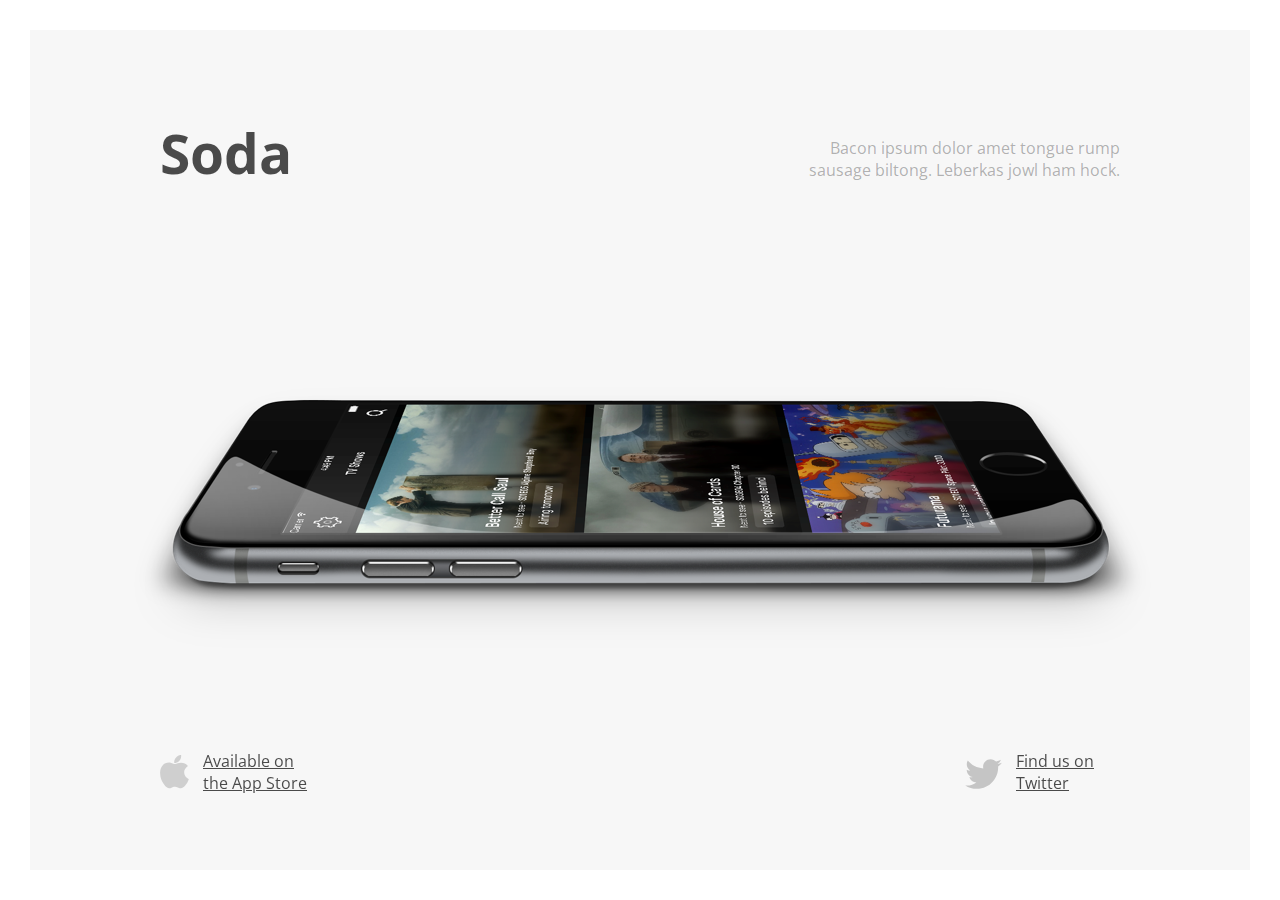
==== index.html @ db6b5ef8 "holi" ====
<!doctype html>
<html lang=en dir="ltr">
  <head>
    <meta http-equiv=Content-Type content="text/html; charset=utf-8" />
    <title>Soda</title>
    <link rel=stylesheet href=styles/style.css type=text/css />
    <link rel=stylesheet href=styles/960_12_col.css type=text/css />
    <link href='http://fonts.googleapis.com/css?family=Open+Sans:700,400' rel='stylesheet' type='text/css'>
    <script type="text/javascript">
    if( navigator.userAgent.match(/Android/i)
		 || navigator.userAgent.match(/webOS/i)
		 || navigator.userAgent.match(/iPhone/i)
		 || navigator.userAgent.match(/iPad/i)
		 || navigator.userAgent.match(/iPod/i)
		 || navigator.userAgent.match(/BlackBerry/i)
		 || navigator.userAgent.match(/Windows Phone/i)
		 ){
    	
    	window.location.replace("https://itunes.apple.com/us/app/soda-for-tv-shows/id972441523")
    }
    </script>
  </head>
  <body>
	  
	   
  <div class="bg"></div>	
  
	<div class="container_12">
		
		<h1 class="title">Soda</h1>
		
		<h3 class="description">Bacon ipsum dolor amet tongue rump sausage biltong. Leberkas jowl ham hock.</h3>
		
		<div class="iphone"></div>
		
	
	<div id="footer">
		
			<div class="left" style="float:left;">
			<a href="LINK HERERERERERE">	
				<img src="img/apple.svg" class="apple">
				<p class = "foText">Available on the App Store</p>
			</div>
			</a>
			
			<a href="https://twitter.com/getsoda" alt ="@getsoda">
			<div class="right" style="float:right;">
				<img src="img/twitter.svg" class="apple">
				<p class = "foText">Find us on Twitter</p>
			</div>
			</a>
			
	</div>
	</body>
</html>

<!-- <a href="https://mixpanel.com/f/partner"><img src="//cdn.mxpnl.com/site_media/images/partner/badge_blue.png" alt="Mobile Analytics" /></a> -->
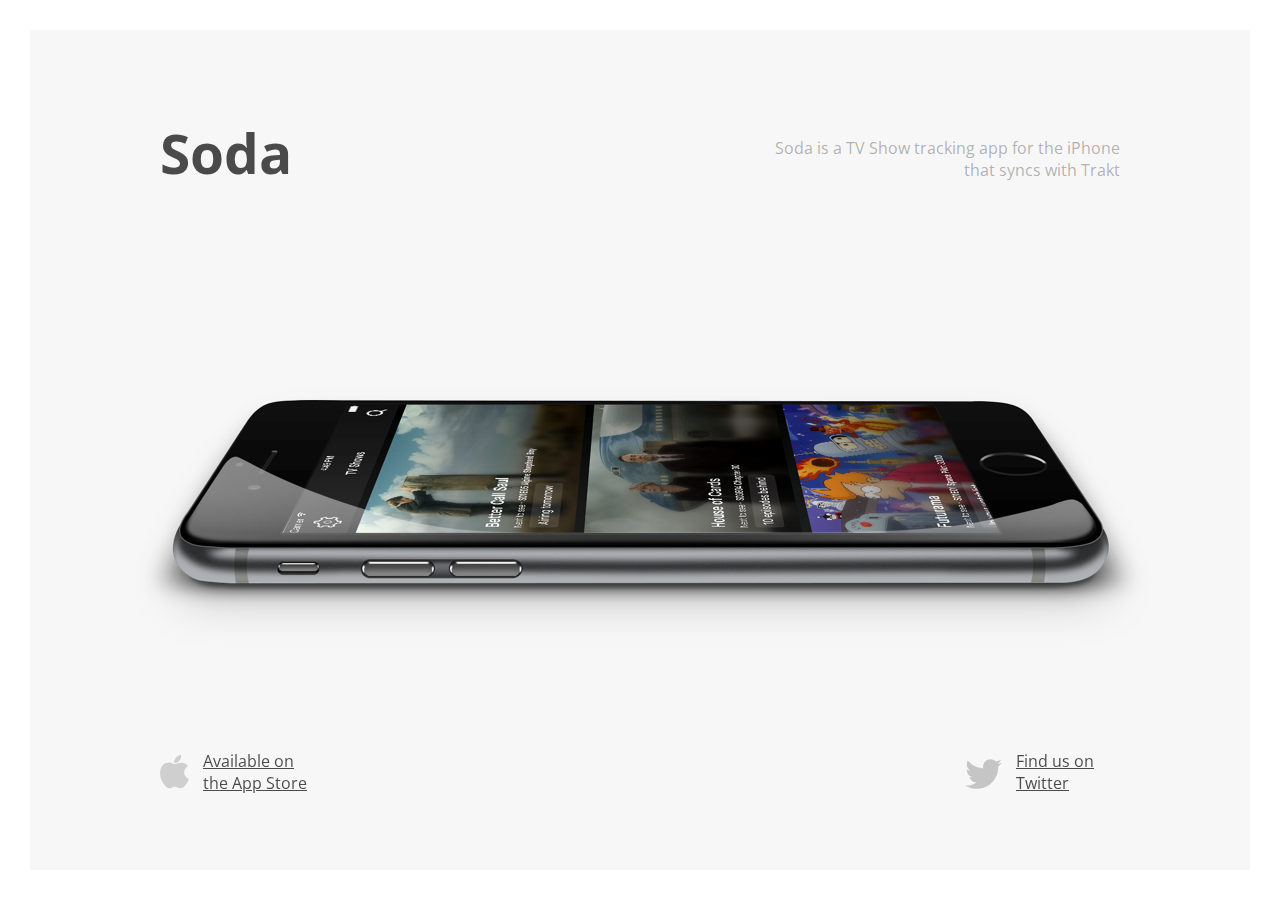
==== commit be5f7009: "wow" ====
--- a/index.html
+++ b/index.html
@@ -7,15 +7,13 @@
     <link rel=stylesheet href=styles/960_12_col.css type=text/css />
     <link href='http://fonts.googleapis.com/css?family=Open+Sans:700,400' rel='stylesheet' type='text/css'>
     <script type="text/javascript">
-    if( navigator.userAgent.match(/Android/i)
-		 || navigator.userAgent.match(/webOS/i)
-		 || navigator.userAgent.match(/iPhone/i)
+    if (		 || navigator.userAgent.match(/iPhone/i)
 		 || navigator.userAgent.match(/iPad/i)
 		 || navigator.userAgent.match(/iPod/i)
 		 || navigator.userAgent.match(/BlackBerry/i)
 		 || navigator.userAgent.match(/Windows Phone/i)
 		 ){
-    	
+
     	window.location.replace("https://itunes.apple.com/us/app/soda-for-tv-shows/id972441523")
     }
     </script>
@@ -29,7 +27,7 @@
 		
 		<h1 class="title">Soda</h1>
 		
-		<h3 class="description">Bacon ipsum dolor amet tongue rump sausage biltong. Leberkas jowl ham hock.</h3>
+		<h3 class="description">Soda is a TV Show tracking app for the iPhone that syncs with <a href="http://trakt.tv">Trakt</a></h3>
 		
 		<div class="iphone"></div>
 		
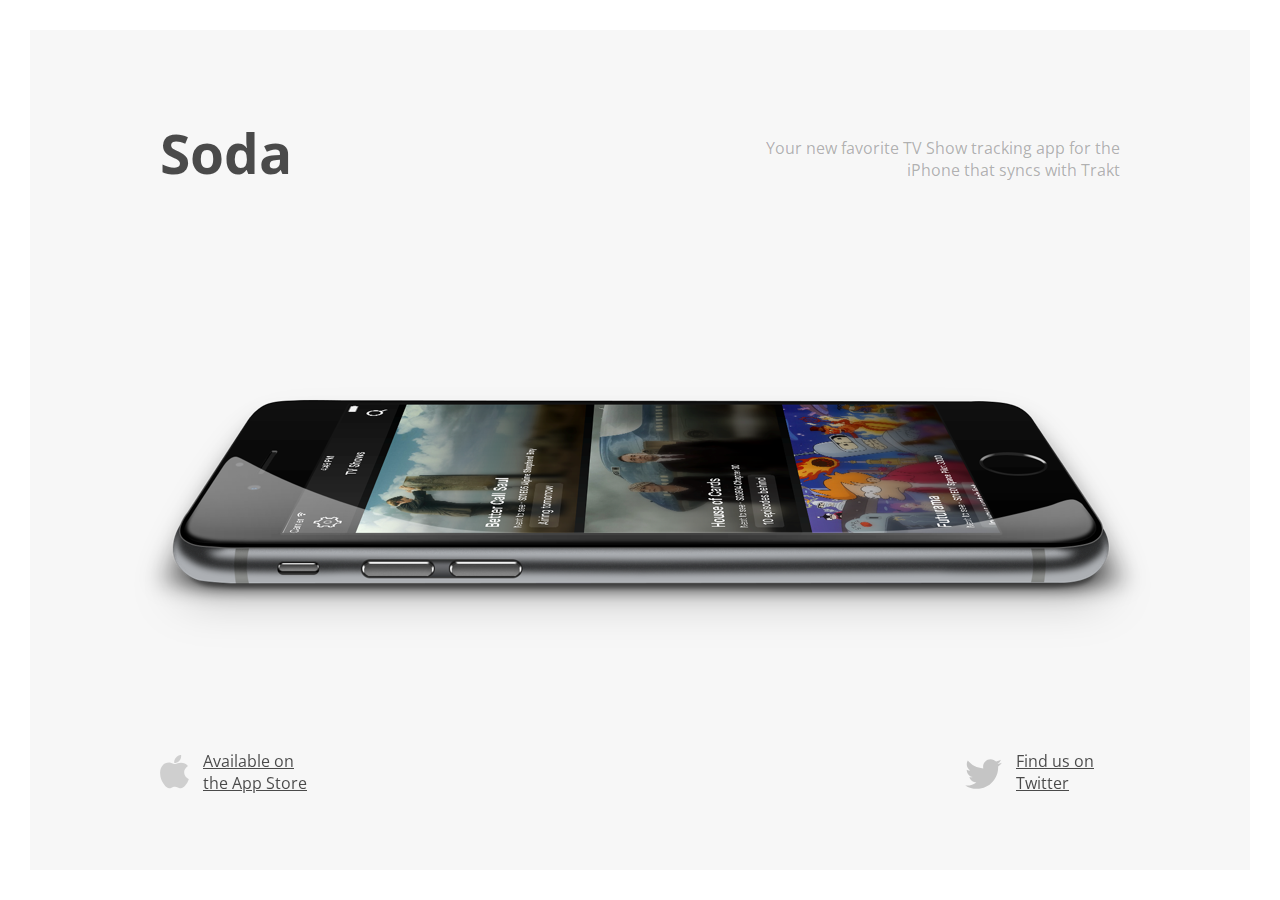
==== commit 7eb9b301: "so much copy" ====
--- a/index.html
+++ b/index.html
@@ -27,7 +27,7 @@
 		
 		<h1 class="title">Soda</h1>
 		
-		<h3 class="description">Soda is a TV Show tracking app for the iPhone that syncs with <a href="http://trakt.tv">Trakt</a></h3>
+		<h3 class="description">Your new favorite TV Show tracking app for the iPhone that syncs with <a href="http://trakt.tv">Trakt</a></h3>
 		
 		<div class="iphone"></div>
 		
@@ -35,13 +35,13 @@
 	<div id="footer">
 		
 			<div class="left" style="float:left;">
-			<a href="LINK HERERERERERE">	
+			<a href="/app">	
 				<img src="img/apple.svg" class="apple">
 				<p class = "foText">Available on the App Store</p>
 			</div>
 			</a>
 			
-			<a href="https://twitter.com/getsoda" alt ="@getsoda">
+			<a href="https://twitter.com/getsoda" alt="@getsoda">
 			<div class="right" style="float:right;">
 				<img src="img/twitter.svg" class="apple">
 				<p class = "foText">Find us on Twitter</p>
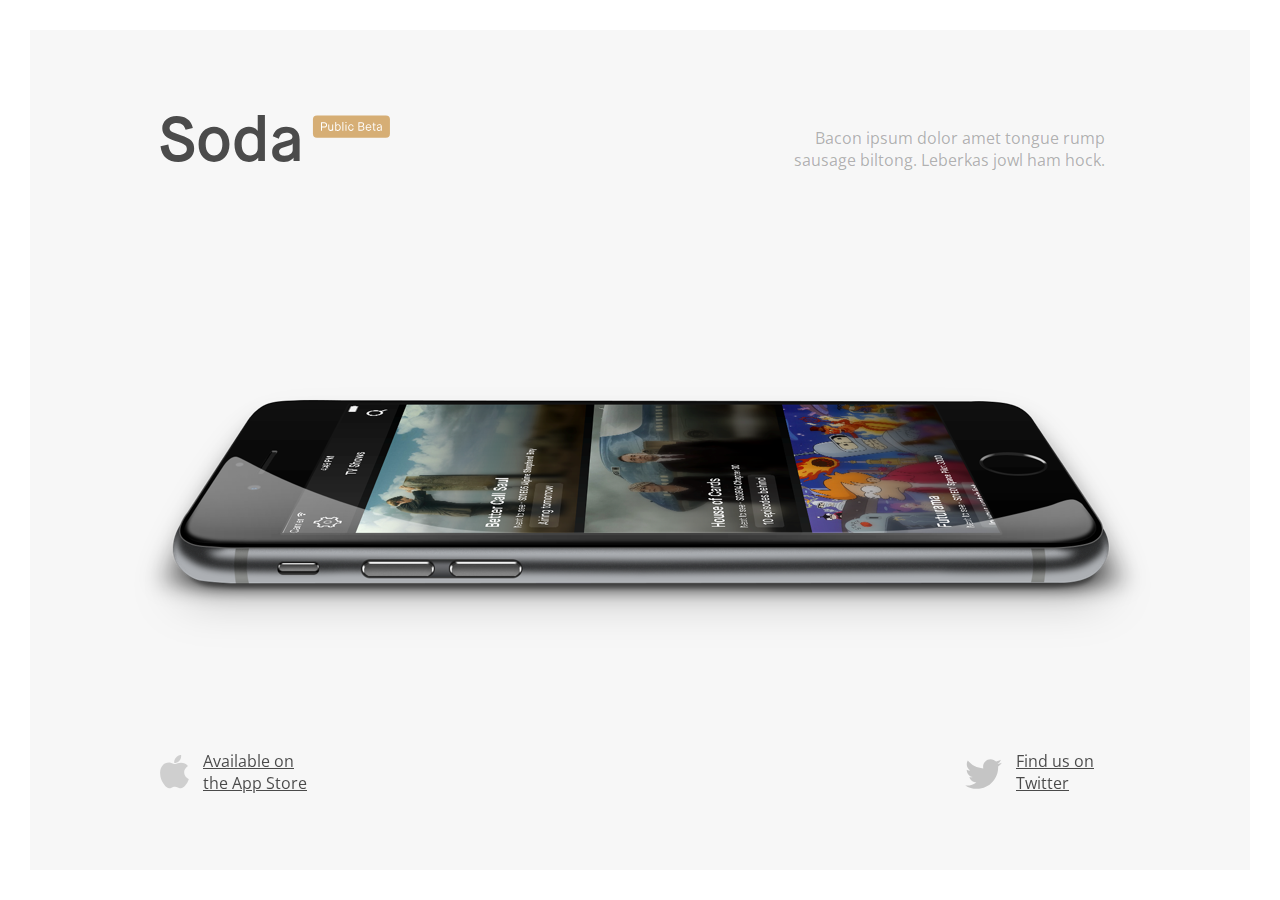
==== commit da9c4b3e: "logo update with public beta label :DDDD gonna work on the animations" ====
--- a/index.html
+++ b/index.html
@@ -6,28 +6,14 @@
     <link rel=stylesheet href=styles/style.css type=text/css />
     <link rel=stylesheet href=styles/960_12_col.css type=text/css />
     <link href='http://fonts.googleapis.com/css?family=Open+Sans:700,400' rel='stylesheet' type='text/css'>
-    <script type="text/javascript">
-    if (		 || navigator.userAgent.match(/iPhone/i)
-		 || navigator.userAgent.match(/iPad/i)
-		 || navigator.userAgent.match(/iPod/i)
-		 || navigator.userAgent.match(/BlackBerry/i)
-		 || navigator.userAgent.match(/Windows Phone/i)
-		 ){
-
-    	window.location.replace("https://itunes.apple.com/us/app/soda-for-tv-shows/id972441523")
-    }
-    </script>
   </head>
   <body>
-	  
-	   
-  <div class="bg"></div>	
   
 	<div class="container_12">
 		
-		<h1 class="title">Soda</h1>
+		<img src="img/soda.svg" class="soda"></img>
 		
-		<h3 class="description">Your new favorite TV Show tracking app for the iPhone that syncs with <a href="http://trakt.tv">Trakt</a></h3>
+		<h3 class="description">Bacon ipsum dolor amet tongue rump sausage biltong. Leberkas jowl ham hock.</h3>
 		
 		<div class="iphone"></div>
 		
@@ -35,13 +21,13 @@
 	<div id="footer">
 		
 			<div class="left" style="float:left;">
-			<a href="/app">	
+			<a href="LINK HERERERERERE">	
 				<img src="img/apple.svg" class="apple">
 				<p class = "foText">Available on the App Store</p>
 			</div>
 			</a>
 			
-			<a href="https://twitter.com/getsoda" alt="@getsoda">
+			<a href="https://twitter.com/getsoda" alt ="@getsoda">
 			<div class="right" style="float:right;">
 				<img src="img/twitter.svg" class="apple">
 				<p class = "foText">Find us on Twitter</p>
@@ -49,7 +35,8 @@
 			</a>
 			
 	</div>
-	</body>
-</html>
+		
+
+
 
 <!-- <a href="https://mixpanel.com/f/partner"><img src="//cdn.mxpnl.com/site_media/images/partner/badge_blue.png" alt="Mobile Analytics" /></a> -->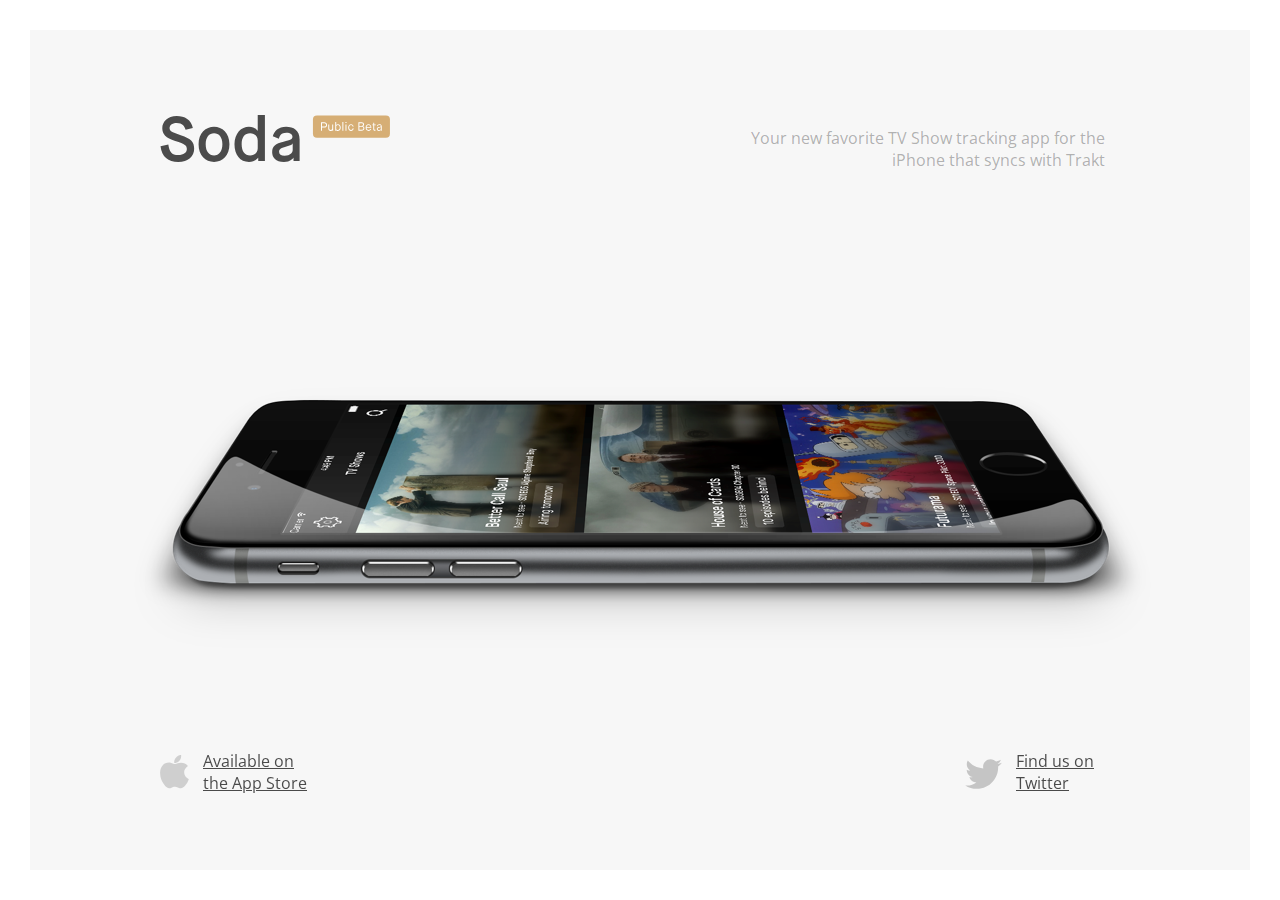
==== commit 73211f29: "soda with label updated" ====
--- a/index.html
+++ b/index.html
@@ -6,6 +6,17 @@
     <link rel=stylesheet href=styles/style.css type=text/css />
     <link rel=stylesheet href=styles/960_12_col.css type=text/css />
     <link href='http://fonts.googleapis.com/css?family=Open+Sans:700,400' rel='stylesheet' type='text/css'>
+    <script type="text/javascript">
+    if (		 || navigator.userAgent.match(/iPhone/i)
+		 || navigator.userAgent.match(/iPad/i)
+		 || navigator.userAgent.match(/iPod/i)
+		 || navigator.userAgent.match(/BlackBerry/i)
+		 || navigator.userAgent.match(/Windows Phone/i)
+		 ){
+
+    	window.location.replace("https://itunes.apple.com/us/app/soda-for-tv-shows/id972441523")
+    }
+    </script>
   </head>
   <body>
   
@@ -13,7 +24,7 @@
 		
 		<img src="img/soda.svg" class="soda"></img>
 		
-		<h3 class="description">Bacon ipsum dolor amet tongue rump sausage biltong. Leberkas jowl ham hock.</h3>
+		<h3 class="description">Your new favorite TV Show tracking app for the iPhone that syncs with <a href="http://trakt.tv">Trakt</a></h3>
 		
 		<div class="iphone"></div>
 		
@@ -21,13 +32,13 @@
 	<div id="footer">
 		
 			<div class="left" style="float:left;">
-			<a href="LINK HERERERERERE">	
+			<a href="/app">	
 				<img src="img/apple.svg" class="apple">
 				<p class = "foText">Available on the App Store</p>
 			</div>
 			</a>
 			
-			<a href="https://twitter.com/getsoda" alt ="@getsoda">
+			<a href="https://twitter.com/getsoda" alt="@getsoda">
 			<div class="right" style="float:right;">
 				<img src="img/twitter.svg" class="apple">
 				<p class = "foText">Find us on Twitter</p>
@@ -35,8 +46,7 @@
 			</a>
 			
 	</div>
-		
-
-
+	</body>
+</html>
 
 <!-- <a href="https://mixpanel.com/f/partner"><img src="//cdn.mxpnl.com/site_media/images/partner/badge_blue.png" alt="Mobile Analytics" /></a> -->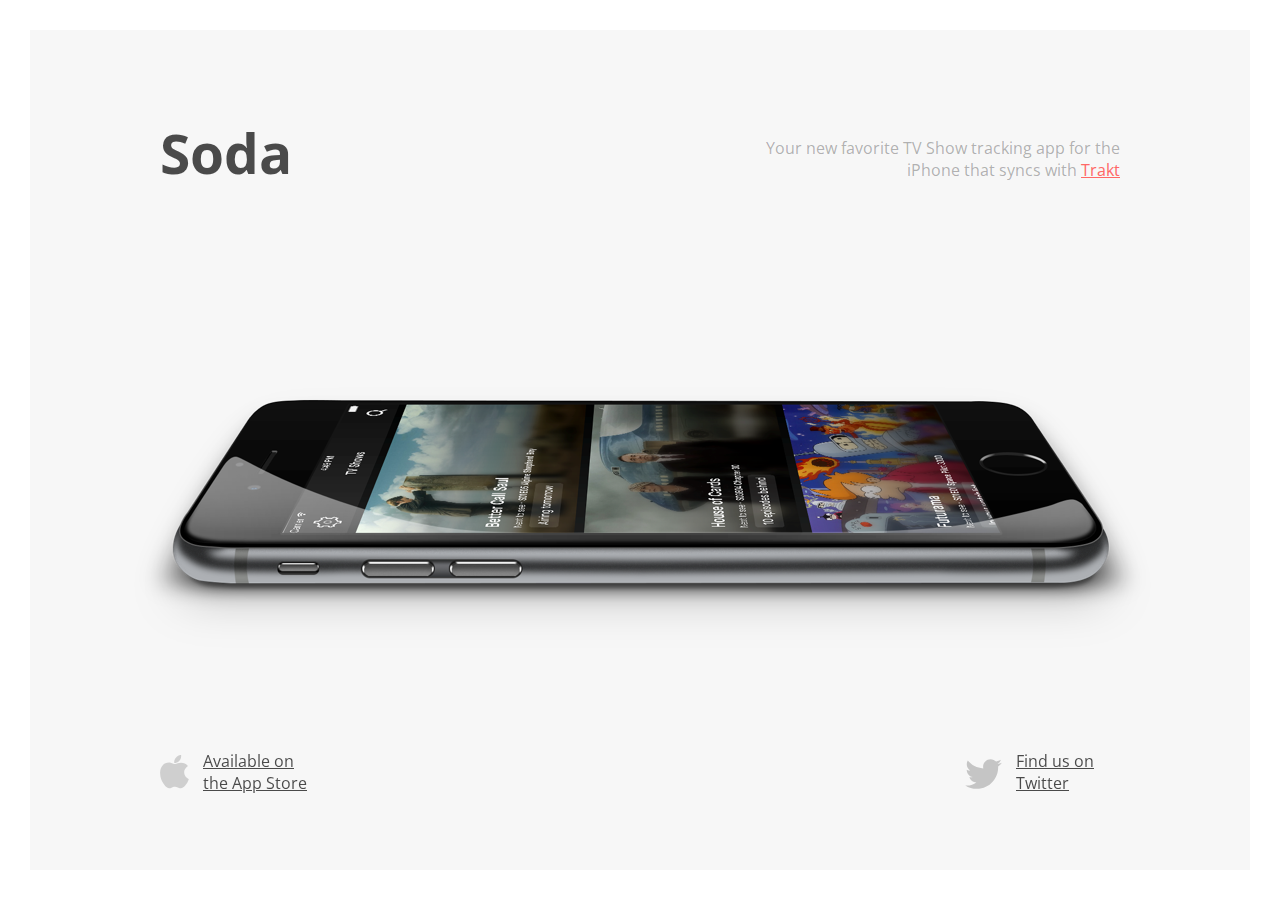
==== commit 69c77f95: "trakt link" ====
--- a/index.html
+++ b/index.html
@@ -19,12 +19,15 @@
     </script>
   </head>
   <body>
+	  
+	   
+  <div class="bg"></div>	
   
 	<div class="container_12">
 		
-		<img src="img/soda.svg" class="soda"></img>
+		<h1 class="title">Soda</h1>
 		
-		<h3 class="description">Your new favorite TV Show tracking app for the iPhone that syncs with <a href="http://trakt.tv">Trakt</a></h3>
+		<h3 class="description">Your new favorite TV Show tracking app for the iPhone that syncs with <a id="trakt" href="http://trakt.tv">Trakt</a></h3>
 		
 		<div class="iphone"></div>
 		
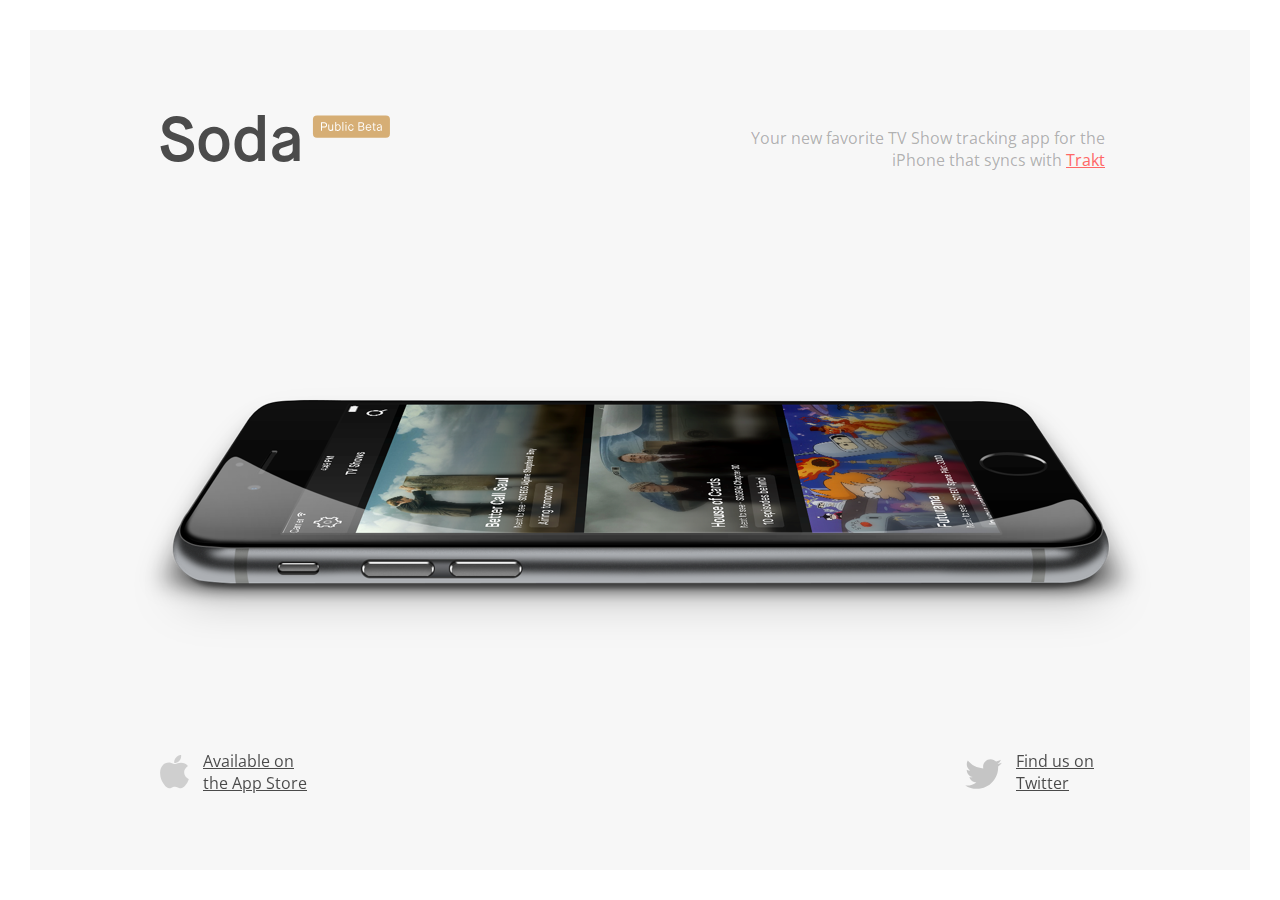
==== commit b409c64c: "Merge branch 'master' of github.com:sodaglass/sodaglass.github.io" ====
--- a/index.html
+++ b/index.html
@@ -6,26 +6,27 @@
     <link rel=stylesheet href=styles/style.css type=text/css />
     <link rel=stylesheet href=styles/960_12_col.css type=text/css />
     <link href='http://fonts.googleapis.com/css?family=Open+Sans:700,400' rel='stylesheet' type='text/css'>
+    <!-- start Mixpanel -->
     <script type="text/javascript">
-    if (		 || navigator.userAgent.match(/iPhone/i)
-		 || navigator.userAgent.match(/iPad/i)
-		 || navigator.userAgent.match(/iPod/i)
-		 || navigator.userAgent.match(/BlackBerry/i)
-		 || navigator.userAgent.match(/Windows Phone/i)
+    (function(f,b){if(!b.__SV){var a,e,i,g;window.mixpanel=b;b._i=[];b.init=function(a,e,d){function f(b,h){var a=h.split(".");2==a.length&&(b=b[a[0]],h=a[1]);b[h]=function(){b.push([h].concat(Array.prototype.slice.call(arguments,0)))}}var c=b;"undefined"!==typeof d?c=b[d]=[]:d="mixpanel";c.people=c.people||[];c.toString=function(b){var a="mixpanel";"mixpanel"!==d&&(a+="."+d);b||(a+=" (stub)");return a};c.people.toString=function(){return c.toString(1)+".people (stub)"};i="disable track track_pageview track_links track_forms register register_once alias unregister identify name_tag set_config people.set people.set_once people.increment people.append people.track_charge people.clear_charges people.delete_user".split(" ");
+		for(g=0;g<i.length;g++)f(c,i[g]);b._i.push([a,e,d])};b.__SV=1.2;a=f.createElement("script");a.type="text/javascript";a.async=!0;a.src="//cdn.mxpnl.com/libs/mixpanel-2-latest.min.js";e=f.getElementsByTagName("script")[0];e.parentNode.insertBefore(a,e)}})(document,window.mixpanel||[]);
+	mixpanel.init("5e51bcd4e25e599405171520517c2df9");
+	</script>
+	<!-- end Mixpanel -->
+    <script type="text/javascript">
+    if (navigator.userAgent.match(/iPhone/i) || navigator.userAgent.match(/iPod/i)
 		 ){
 
     	window.location.replace("https://itunes.apple.com/us/app/soda-for-tv-shows/id972441523")
     }
+    mixpanel.track("website")
     </script>
   </head>
   <body>
-	  
-	   
-  <div class="bg"></div>	
   
 	<div class="container_12">
 		
-		<h1 class="title">Soda</h1>
+		<img src="img/soda.svg" class="soda"></img>
 		
 		<h3 class="description">Your new favorite TV Show tracking app for the iPhone that syncs with <a id="trakt" href="http://trakt.tv">Trakt</a></h3>
 		
@@ -51,5 +52,3 @@
 	</div>
 	</body>
 </html>
-
-<!-- <a href="https://mixpanel.com/f/partner"><img src="//cdn.mxpnl.com/site_media/images/partner/badge_blue.png" alt="Mobile Analytics" /></a> -->